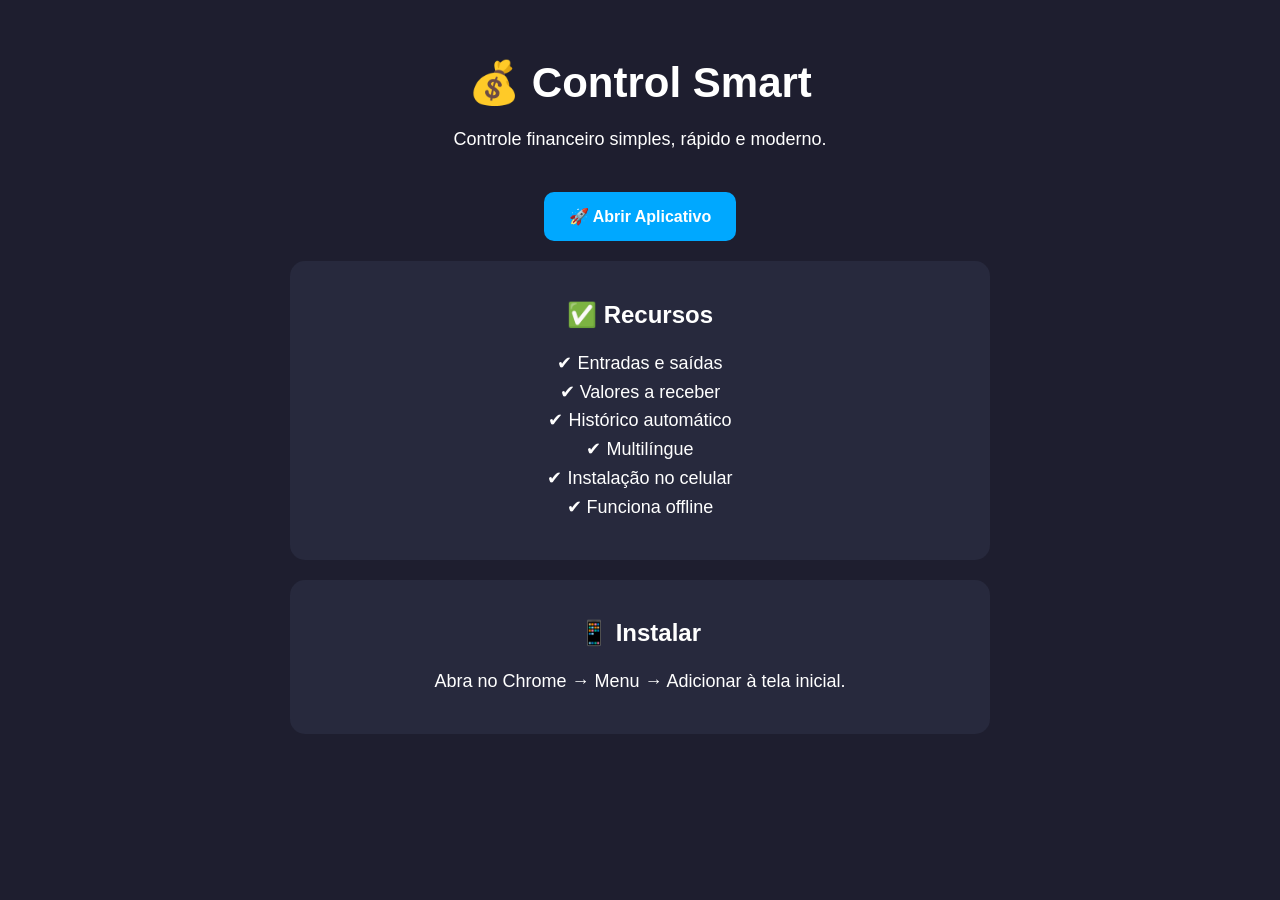
==== landing.html @ 0289fb4a "Create landing.html Add landing page" ====
<!DOCTYPE html>
<html lang="pt">
<head>
<meta charset="UTF-8">
<meta name="viewport" content="width=device-width, initial-scale=1.0">
<title>Control Smart</title>

<style>
body{
background:#1e1e2f;
color:white;
font-family:Segoe UI,sans-serif;
text-align:center;
padding:30px;
margin:0;
}

.container{
max-width:700px;
margin:auto;
}

h1{
font-size:42px;
margin-bottom:10px;
}

p{
font-size:18px;
line-height:1.6;
}

.botao{
display:inline-block;
margin-top:20px;
padding:15px 25px;
background:#00a8ff;
color:white;
text-decoration:none;
border-radius:10px;
font-weight:bold;
}

.card{
background:#27293d;
padding:20px;
border-radius:15px;
margin-top:20px;
}
</style>
</head>

<body>

<div class="container">

<h1>💰 Control Smart</h1>

<p>
Controle financeiro simples, rápido e moderno.
</p>

<a class="botao"
href="https://paulorobertoribeiro.github.io/control-smart-app/">
🚀 Abrir Aplicativo
</a>

<div class="card">
<h2>✅ Recursos</h2>

<p>
✔ Entradas e saídas<br>
✔ Valores a receber<br>
✔ Histórico automático<br>
✔ Multilíngue<br>
✔ Instalação no celular<br>
✔ Funciona offline
</p>
</div>

<div class="card">
<h2>📱 Instalar</h2>

<p>
Abra no Chrome → Menu → Adicionar à tela inicial.
</p>
</div>

</div>

</body>
</html>
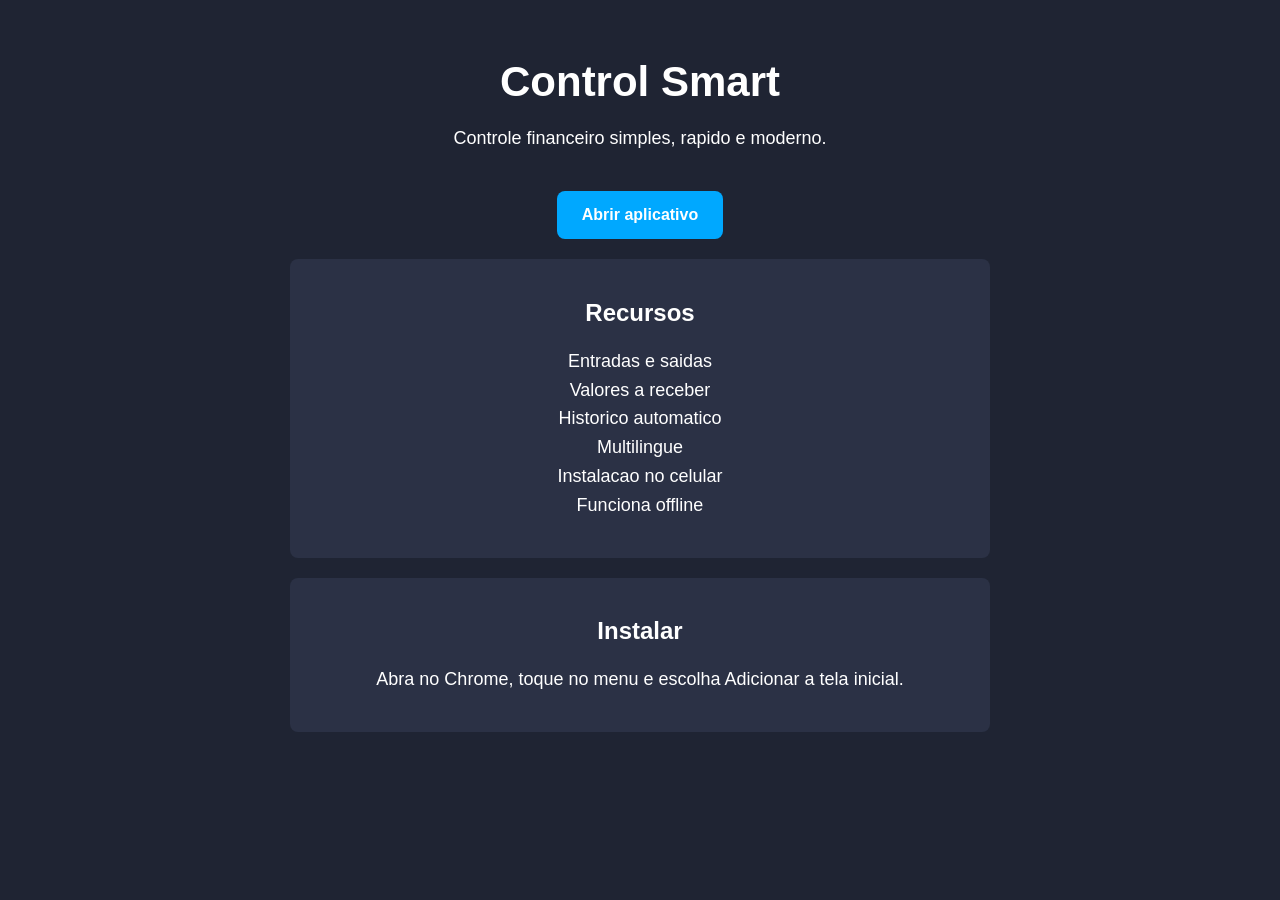
==== commit f13774e6: "Polish Control Smart for Play Store" ====
--- a/landing.html
+++ b/landing.html
@@ -1,4 +1,4 @@
- <!DOCTYPE html>
+<!DOCTYPE html>
 <html lang="pt">
 <head>
 <meta charset="UTF-8">
@@ -6,87 +6,76 @@
 <title>Control Smart</title>
 
 <style>
-body{
-background:#1e1e2f;
-color:white;
-font-family:Segoe UI,sans-serif;
-text-align:center;
-padding:30px;
-margin:0;
+body {
+  background: #1f2433;
+  color: white;
+  font-family: "Segoe UI", Arial, sans-serif;
+  text-align: center;
+  padding: 30px;
+  margin: 0;
 }
 
-.container{
-max-width:700px;
-margin:auto;
+.container {
+  max-width: 700px;
+  margin: auto;
 }
 
-h1{
-font-size:42px;
-margin-bottom:10px;
+h1 {
+  font-size: 42px;
+  margin-bottom: 10px;
 }
 
-p{
-font-size:18px;
-line-height:1.6;
+p {
+  font-size: 18px;
+  line-height: 1.6;
 }
 
-.botao{
-display:inline-block;
-margin-top:20px;
-padding:15px 25px;
-background:#00a8ff;
-color:white;
-text-decoration:none;
-border-radius:10px;
-font-weight:bold;
+.botao {
+  display: inline-block;
+  margin-top: 20px;
+  padding: 15px 25px;
+  background: #00a8ff;
+  color: white;
+  text-decoration: none;
+  border-radius: 8px;
+  font-weight: bold;
 }
 
-.card{
-background:#27293d;
-padding:20px;
-border-radius:15px;
-margin-top:20px;
+.card {
+  background: #2b3145;
+  padding: 20px;
+  border-radius: 8px;
+  margin-top: 20px;
 }
 </style>
 </head>
 
 <body>
+<div class="container">
+  <h1>Control Smart</h1>
 
-<div class="container">
+  <p>Controle financeiro simples, rapido e moderno.</p>
 
-<h1>💰 Control Smart</h1>
+  <a class="botao" href="https://paulorobertoribeiro.github.io/control-smart-app/">
+    Abrir aplicativo
+  </a>
 
-<p>
-Controle financeiro simples, rápido e moderno.
-</p>
+  <div class="card">
+    <h2>Recursos</h2>
+    <p>
+      Entradas e saidas<br>
+      Valores a receber<br>
+      Historico automatico<br>
+      Multilingue<br>
+      Instalacao no celular<br>
+      Funciona offline
+    </p>
+  </div>
 
-<a class="botao"
-href="https://paulorobertoribeiro.github.io/control-smart-app/">
-🚀 Abrir Aplicativo
-</a>
-
-<div class="card">
-<h2>✅ Recursos</h2>
-
-<p>
-✔ Entradas e saídas<br>
-✔ Valores a receber<br>
-✔ Histórico automático<br>
-✔ Multilíngue<br>
-✔ Instalação no celular<br>
-✔ Funciona offline
-</p>
+  <div class="card">
+    <h2>Instalar</h2>
+    <p>Abra no Chrome, toque no menu e escolha Adicionar a tela inicial.</p>
+  </div>
 </div>
-
-<div class="card">
-<h2>📱 Instalar</h2>
-
-<p>
-Abra no Chrome → Menu → Adicionar à tela inicial.
-</p>
-</div>
-
-</div>
-
 </body>
-</html>+</html>
